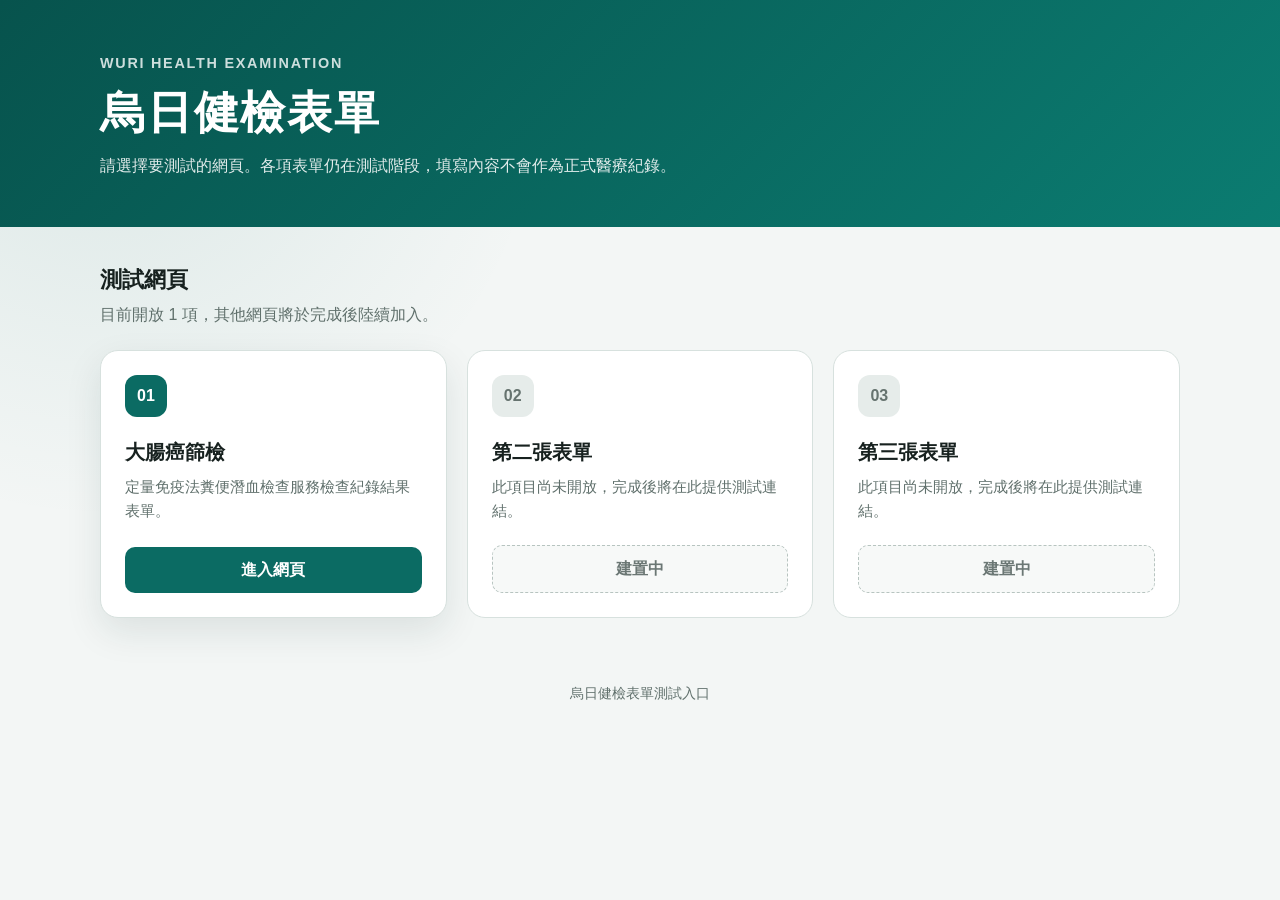
==== index.html @ c04f81fa "Add files via upload" ====
<!doctype html>
<html lang="zh-Hant">
<head>
  <meta charset="utf-8">
  <meta name="viewport" content="width=device-width, initial-scale=1">
  <meta name="description" content="烏日健檢表單測試入口，提供夥伴進入各項健檢表單進行測試。">
  <title>烏日健檢表單｜測試入口</title>
  <style>
    :root {
      color-scheme: light;
      --primary: #0b6b63;
      --primary-dark: #07534d;
      --primary-soft: #e8f5f2;
      --page: #f3f6f5;
      --surface: #ffffff;
      --text: #17211f;
      --muted: #60706c;
      --border: #d7e1de;
      --shadow: 0 14px 36px rgba(20, 52, 47, 0.1);
      font-family: "Microsoft JhengHei", "Noto Sans TC", sans-serif;
    }

    * {
      box-sizing: border-box;
    }

    body {
      min-height: 100vh;
      margin: 0;
      color: var(--text);
      background:
        radial-gradient(circle at 8% 8%, rgba(11, 107, 99, 0.1), transparent 28rem),
        var(--page);
      line-height: 1.6;
    }

    .page-header {
      padding: 52px 20px 48px;
      color: #ffffff;
      background: linear-gradient(135deg, var(--primary-dark), #0b7c71);
    }

    .header-inner,
    main {
      width: min(1080px, calc(100% - 32px));
      margin: 0 auto;
    }

    .eyebrow {
      margin: 0 0 8px;
      color: rgba(255, 255, 255, 0.8);
      font-size: 0.9rem;
      font-weight: 700;
      letter-spacing: 0.12em;
    }

    h1 {
      margin: 0;
      font-size: clamp(1.8rem, 5vw, 2.8rem);
      line-height: 1.3;
      letter-spacing: 0.04em;
    }

    .header-description {
      max-width: 680px;
      margin: 12px 0 0;
      color: rgba(255, 255, 255, 0.88);
      font-size: 1rem;
    }

    main {
      padding: 36px 0 64px;
    }

    .section-heading {
      margin-bottom: 22px;
    }

    .section-heading h2 {
      margin: 0;
      font-size: 1.35rem;
    }

    .section-heading p {
      margin: 5px 0 0;
      color: var(--muted);
    }

    .form-grid {
      display: grid;
      grid-template-columns: repeat(3, minmax(0, 1fr));
      gap: 20px;
    }

    .form-card {
      display: flex;
      min-height: 250px;
      flex-direction: column;
      padding: 24px;
      border: 1px solid var(--border);
      border-radius: 18px;
      background: var(--surface);
      box-shadow: var(--shadow);
    }

    .form-card__number {
      display: grid;
      width: 42px;
      height: 42px;
      place-items: center;
      border-radius: 12px;
      color: #ffffff;
      background: var(--primary);
      font-weight: 700;
    }

    .form-card h3 {
      margin: 22px 0 8px;
      font-size: 1.24rem;
      line-height: 1.4;
    }

    .form-card p {
      margin: 0 0 22px;
      color: var(--muted);
      font-size: 0.95rem;
    }

    .form-card__action {
      display: inline-flex;
      min-height: 44px;
      align-items: center;
      justify-content: center;
      margin-top: auto;
      padding: 10px 18px;
      border-radius: 10px;
      color: #ffffff;
      background: var(--primary);
      font-weight: 700;
      text-decoration: none;
      transition: background 0.18s ease, transform 0.18s ease;
    }

    .form-card__action:hover {
      background: var(--primary-dark);
      transform: translateY(-1px);
    }

    .form-card__action:focus-visible {
      outline: 3px solid rgba(11, 107, 99, 0.28);
      outline-offset: 3px;
    }

    .form-card--pending {
      box-shadow: none;
    }

    .form-card--pending .form-card__number {
      color: #66736f;
      background: #e6ecea;
    }

    .form-card__status {
      display: inline-flex;
      min-height: 44px;
      align-items: center;
      justify-content: center;
      margin-top: auto;
      padding: 10px 18px;
      border: 1px dashed #b7c4c0;
      border-radius: 10px;
      color: #6b7774;
      background: #f7f9f8;
      font-weight: 700;
    }

    footer {
      padding: 0 20px 32px;
      color: var(--muted);
      text-align: center;
      font-size: 0.88rem;
    }

    @media (max-width: 760px) {
      .page-header {
        padding: 38px 20px 36px;
      }

      main {
        padding-top: 28px;
      }

      .form-grid {
        grid-template-columns: 1fr;
      }

      .form-card {
        min-height: 220px;
      }
    }

    @media (prefers-reduced-motion: reduce) {
      .form-card__action {
        transition: none;
      }
    }
  </style>
</head>
<body>
  <header class="page-header">
    <div class="header-inner">
      <p class="eyebrow">WURI HEALTH EXAMINATION</p>
      <h1>烏日健檢表單</h1>
      <p class="header-description">請選擇要測試的網頁。各項表單仍在測試階段，填寫內容不會作為正式醫療紀錄。</p>
    </div>
  </header>

  <main>
    <section aria-labelledby="form-list-title">
      <div class="section-heading">
        <h2 id="form-list-title">測試網頁</h2>
        <p>目前開放 1 項，其他網頁將於完成後陸續加入。</p>
      </div>

      <div class="form-grid">
        <article class="form-card">
          <span class="form-card__number" aria-hidden="true">01</span>
          <h3>大腸癌篩檢</h3>
          <p>定量免疫法糞便潛血檢查服務檢查紀錄結果表單。</p>
          <a class="form-card__action" href="./iFOBT_1.html">進入網頁</a>
        </article>

        <article class="form-card form-card--pending">
          <span class="form-card__number" aria-hidden="true">02</span>
          <h3>第二張表單</h3>
          <p>此項目尚未開放，完成後將在此提供測試連結。</p>
          <span class="form-card__status">建置中</span>
        </article>

        <article class="form-card form-card--pending">
          <span class="form-card__number" aria-hidden="true">03</span>
          <h3>第三張表單</h3>
          <p>此項目尚未開放，完成後將在此提供測試連結。</p>
          <span class="form-card__status">建置中</span>
        </article>
      </div>
    </section>
  </main>

  <footer>烏日健檢表單測試入口</footer>
</body>
</html>
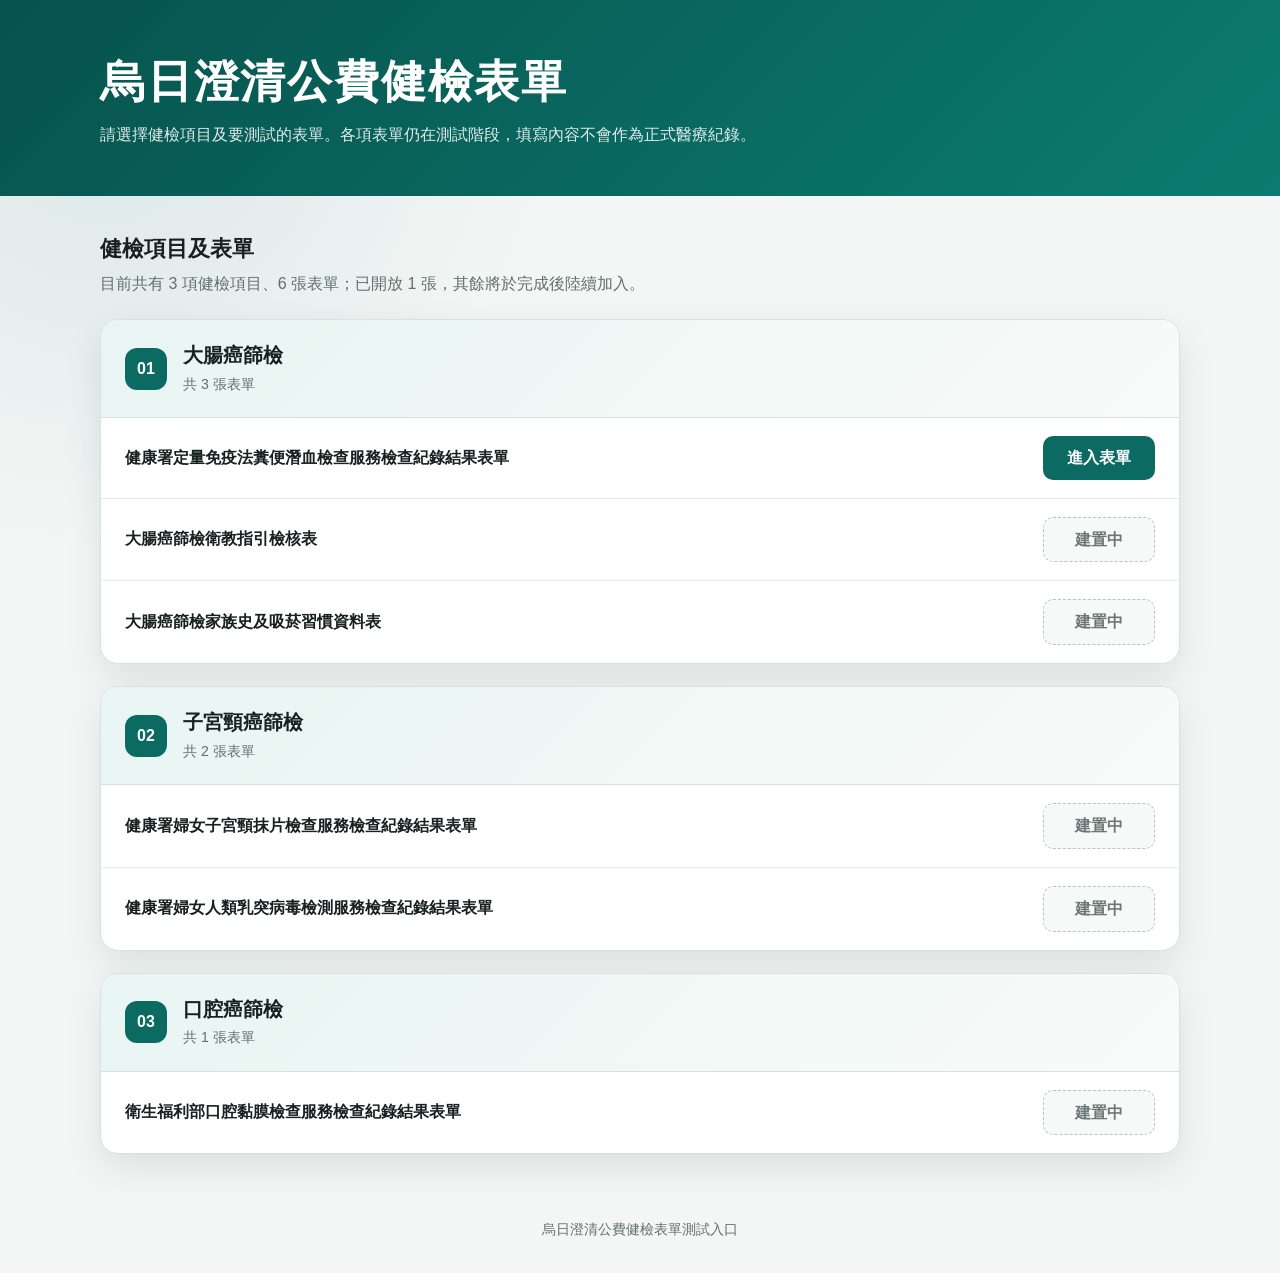
==== commit ed08983d: "Add files via upload" ====
--- a/index.html
+++ b/index.html
@@ -3,8 +3,8 @@
 <head>
   <meta charset="utf-8">
   <meta name="viewport" content="width=device-width, initial-scale=1">
-  <meta name="description" content="烏日健檢表單測試入口，提供夥伴進入各項健檢表單進行測試。">
-  <title>烏日健檢表單｜測試入口</title>
+  <meta name="description" content="烏日澄清公費健檢表單測試入口，提供夥伴進入各項健檢表單進行測試。">
+  <title>烏日澄清公費健檢表單｜測試入口</title>
   <style>
     :root {
       color-scheme: light;
@@ -46,14 +46,6 @@
       margin: 0 auto;
     }
 
-    .eyebrow {
-      margin: 0 0 8px;
-      color: rgba(255, 255, 255, 0.8);
-      font-size: 0.9rem;
-      font-weight: 700;
-      letter-spacing: 0.12em;
-    }
-
     h1 {
       margin: 0;
       font-size: clamp(1.8rem, 5vw, 2.8rem);
@@ -86,25 +78,31 @@
       color: var(--muted);
     }
 
-    .form-grid {
+    .screening-list {
       display: grid;
-      grid-template-columns: repeat(3, minmax(0, 1fr));
-      gap: 20px;
-    }
-
-    .form-card {
-      display: flex;
-      min-height: 250px;
-      flex-direction: column;
-      padding: 24px;
+      gap: 22px;
+    }
+
+    .screening-card {
       border: 1px solid var(--border);
       border-radius: 18px;
+      overflow: hidden;
       background: var(--surface);
       box-shadow: var(--shadow);
     }
 
-    .form-card__number {
+    .screening-card__header {
+      display: flex;
+      gap: 16px;
+      align-items: center;
+      padding: 22px 24px;
+      border-bottom: 1px solid var(--border);
+      background: linear-gradient(135deg, var(--primary-soft), #f8fbfa);
+    }
+
+    .screening-card__number {
       display: grid;
+      flex: 0 0 42px;
       width: 42px;
       height: 42px;
       place-items: center;
@@ -114,64 +112,81 @@
       font-weight: 700;
     }
 
-    .form-card h3 {
-      margin: 22px 0 8px;
+    .screening-card h3 {
+      margin: 0;
       font-size: 1.24rem;
       line-height: 1.4;
     }
 
-    .form-card p {
-      margin: 0 0 22px;
+    .screening-card__count {
+      margin: 3px 0 0;
       color: var(--muted);
-      font-size: 0.95rem;
-    }
-
-    .form-card__action {
+      font-size: 0.88rem;
+    }
+
+    .form-list {
+      margin: 0;
+      padding: 0;
+      list-style: none;
+    }
+
+    .form-item {
+      display: grid;
+      grid-template-columns: minmax(0, 1fr) auto;
+      gap: 20px;
+      align-items: center;
+      padding: 18px 24px;
+    }
+
+    .form-item + .form-item {
+      border-top: 1px solid #e7ecea;
+    }
+
+    .form-item__title {
+      margin: 0;
+      font-weight: 700;
+      line-height: 1.55;
+    }
+
+    .form-item__action {
       display: inline-flex;
-      min-height: 44px;
+      min-width: 112px;
+      min-height: 42px;
       align-items: center;
       justify-content: center;
-      margin-top: auto;
-      padding: 10px 18px;
+      padding: 9px 16px;
       border-radius: 10px;
       color: #ffffff;
       background: var(--primary);
       font-weight: 700;
+      white-space: nowrap;
       text-decoration: none;
       transition: background 0.18s ease, transform 0.18s ease;
     }
 
-    .form-card__action:hover {
+    .form-item__action:hover {
       background: var(--primary-dark);
       transform: translateY(-1px);
     }
 
-    .form-card__action:focus-visible {
+    .form-item__action:focus-visible {
       outline: 3px solid rgba(11, 107, 99, 0.28);
       outline-offset: 3px;
     }
 
-    .form-card--pending {
-      box-shadow: none;
-    }
-
-    .form-card--pending .form-card__number {
-      color: #66736f;
-      background: #e6ecea;
-    }
-
-    .form-card__status {
+    .form-item__status {
       display: inline-flex;
-      min-height: 44px;
+      min-width: 112px;
+      min-height: 42px;
       align-items: center;
       justify-content: center;
-      margin-top: auto;
-      padding: 10px 18px;
+      padding: 9px 16px;
       border: 1px dashed #b7c4c0;
       border-radius: 10px;
       color: #6b7774;
       background: #f7f9f8;
       font-weight: 700;
+      white-space: nowrap;
     }
 
     footer {
@@ -190,17 +205,24 @@
         padding-top: 28px;
       }
 
-      .form-grid {
+      .screening-card__header {
+        padding: 18px;
+      }
+
+      .form-item {
         grid-template-columns: 1fr;
-      }
-
-      .form-card {
-        min-height: 220px;
+        gap: 12px;
+        padding: 18px;
+      }
+
+      .form-item__action,
+      .form-item__status {
+        width: 100%;
       }
     }
 
     @media (prefers-reduced-motion: reduce) {
-      .form-card__action {
+      .form-item__action {
         transition: none;
       }
     }
@@ -209,44 +231,82 @@
 <body>
   <header class="page-header">
     <div class="header-inner">
-      <p class="eyebrow">WURI HEALTH EXAMINATION</p>
-      <h1>烏日健檢表單</h1>
-      <p class="header-description">請選擇要測試的網頁。各項表單仍在測試階段，填寫內容不會作為正式醫療紀錄。</p>
+      <h1>烏日澄清公費健檢表單</h1>
+      <p class="header-description">請選擇健檢項目及要測試的表單。各項表單仍在測試階段，填寫內容不會作為正式醫療紀錄。</p>
     </div>
   </header>
 
   <main>
     <section aria-labelledby="form-list-title">
       <div class="section-heading">
-        <h2 id="form-list-title">測試網頁</h2>
-        <p>目前開放 1 項，其他網頁將於完成後陸續加入。</p>
+        <h2 id="form-list-title">健檢項目及表單</h2>
+        <p>目前共有 3 項健檢項目、6 張表單；已開放 1 張，其餘將於完成後陸續加入。</p>
       </div>
 
-      <div class="form-grid">
-        <article class="form-card">
-          <span class="form-card__number" aria-hidden="true">01</span>
-          <h3>大腸癌篩檢</h3>
-          <p>定量免疫法糞便潛血檢查服務檢查紀錄結果表單。</p>
-          <a class="form-card__action" href="./iFOBT_1.html">進入網頁</a>
+      <div class="screening-list">
+        <article class="screening-card">
+          <header class="screening-card__header">
+            <span class="screening-card__number" aria-hidden="true">01</span>
+            <div>
+              <h3>大腸癌篩檢</h3>
+              <p class="screening-card__count">共 3 張表單</p>
+            </div>
+          </header>
+          <ul class="form-list">
+            <li class="form-item">
+              <p class="form-item__title">健康署定量免疫法糞便潛血檢查服務檢查紀錄結果表單</p>
+              <a class="form-item__action" href="./iFOBT_1.html">進入表單</a>
+            </li>
+            <li class="form-item">
+              <p class="form-item__title">大腸癌篩檢衛教指引檢核表</p>
+              <span class="form-item__status">建置中</span>
+            </li>
+            <li class="form-item">
+              <p class="form-item__title">大腸癌篩檢家族史及吸菸習慣資料表</p>
+              <span class="form-item__status">建置中</span>
+            </li>
+          </ul>
         </article>
 
-        <article class="form-card form-card--pending">
-          <span class="form-card__number" aria-hidden="true">02</span>
-          <h3>第二張表單</h3>
-          <p>此項目尚未開放，完成後將在此提供測試連結。</p>
-          <span class="form-card__status">建置中</span>
+        <article class="screening-card">
+          <header class="screening-card__header">
+            <span class="screening-card__number" aria-hidden="true">02</span>
+            <div>
+              <h3>子宮頸癌篩檢</h3>
+              <p class="screening-card__count">共 2 張表單</p>
+            </div>
+          </header>
+          <ul class="form-list">
+            <li class="form-item">
+              <p class="form-item__title">健康署婦女子宮頸抹片檢查服務檢查紀錄結果表單</p>
+              <span class="form-item__status">建置中</span>
+            </li>
+            <li class="form-item">
+              <p class="form-item__title">健康署婦女人類乳突病毒檢測服務檢查紀錄結果表單</p>
+              <span class="form-item__status">建置中</span>
+            </li>
+          </ul>
         </article>
 
-        <article class="form-card form-card--pending">
-          <span class="form-card__number" aria-hidden="true">03</span>
-          <h3>第三張表單</h3>
-          <p>此項目尚未開放，完成後將在此提供測試連結。</p>
-          <span class="form-card__status">建置中</span>
+        <article class="screening-card">
+          <header class="screening-card__header">
+            <span class="screening-card__number" aria-hidden="true">03</span>
+            <div>
+              <h3>口腔癌篩檢</h3>
+              <p class="screening-card__count">共 1 張表單</p>
+            </div>
+          </header>
+          <ul class="form-list">
+            <li class="form-item">
+              <p class="form-item__title">衛生福利部口腔黏膜檢查服務檢查紀錄結果表單</p>
+              <span class="form-item__status">建置中</span>
+            </li>
+          </ul>
         </article>
       </div>
     </section>
   </main>
 
-  <footer>烏日健檢表單測試入口</footer>
+  <footer>烏日澄清公費健檢表單測試入口</footer>
 </body>
 </html>
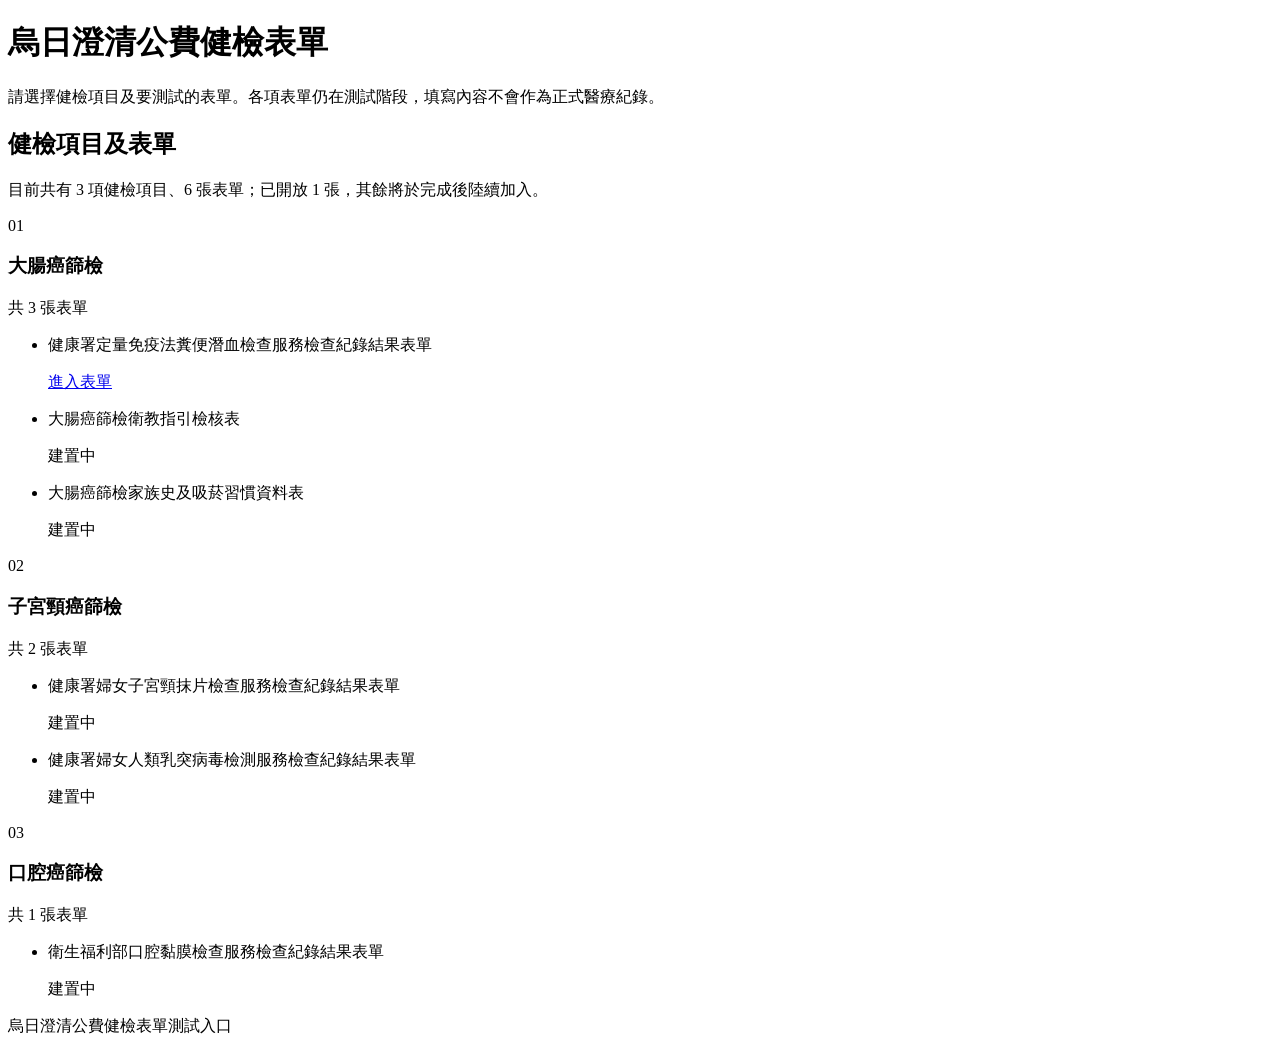
==== commit b74137aa: "Add files via upload" ====
--- a/index.html
+++ b/index.html
@@ -1,312 +1,92 @@
-<!doctype html>
-<html lang="zh-Hant">
-<head>
-  <meta charset="utf-8">
-  <meta name="viewport" content="width=device-width, initial-scale=1">
-  <meta name="description" content="烏日澄清公費健檢表單測試入口，提供夥伴進入各項健檢表單進行測試。">
-  <title>烏日澄清公費健檢表單｜測試入口</title>
-  <style>
-    :root {
-      color-scheme: light;
-      --primary: #0b6b63;
-      --primary-dark: #07534d;
-      --primary-soft: #e8f5f2;
-      --page: #f3f6f5;
-      --surface: #ffffff;
-      --text: #17211f;
-      --muted: #60706c;
-      --border: #d7e1de;
-      --shadow: 0 14px 36px rgba(20, 52, 47, 0.1);
-      font-family: "Microsoft JhengHei", "Noto Sans TC", sans-serif;
-    }
-
-    * {
-      box-sizing: border-box;
-    }
-
-    body {
-      min-height: 100vh;
-      margin: 0;
-      color: var(--text);
-      background:
-        radial-gradient(circle at 8% 8%, rgba(11, 107, 99, 0.1), transparent 28rem),
-        var(--page);
-      line-height: 1.6;
-    }
-
-    .page-header {
-      padding: 52px 20px 48px;
-      color: #ffffff;
-      background: linear-gradient(135deg, var(--primary-dark), #0b7c71);
-    }
-
-    .header-inner,
-    main {
-      width: min(1080px, calc(100% - 32px));
-      margin: 0 auto;
-    }
-
-    h1 {
-      margin: 0;
-      font-size: clamp(1.8rem, 5vw, 2.8rem);
-      line-height: 1.3;
-      letter-spacing: 0.04em;
-    }
-
-    .header-description {
-      max-width: 680px;
-      margin: 12px 0 0;
-      color: rgba(255, 255, 255, 0.88);
-      font-size: 1rem;
-    }
-
-    main {
-      padding: 36px 0 64px;
-    }
-
-    .section-heading {
-      margin-bottom: 22px;
-    }
-
-    .section-heading h2 {
-      margin: 0;
-      font-size: 1.35rem;
-    }
-
-    .section-heading p {
-      margin: 5px 0 0;
-      color: var(--muted);
-    }
-
-    .screening-list {
-      display: grid;
-      gap: 22px;
-    }
-
-    .screening-card {
-      border: 1px solid var(--border);
-      border-radius: 18px;
-      overflow: hidden;
-      background: var(--surface);
-      box-shadow: var(--shadow);
-    }
-
-    .screening-card__header {
-      display: flex;
-      gap: 16px;
-      align-items: center;
-      padding: 22px 24px;
-      border-bottom: 1px solid var(--border);
-      background: linear-gradient(135deg, var(--primary-soft), #f8fbfa);
-    }
-
-    .screening-card__number {
-      display: grid;
-      flex: 0 0 42px;
-      width: 42px;
-      height: 42px;
-      place-items: center;
-      border-radius: 12px;
-      color: #ffffff;
-      background: var(--primary);
-      font-weight: 700;
-    }
-
-    .screening-card h3 {
-      margin: 0;
-      font-size: 1.24rem;
-      line-height: 1.4;
-    }
-
-    .screening-card__count {
-      margin: 3px 0 0;
-      color: var(--muted);
-      font-size: 0.88rem;
-    }
-
-    .form-list {
-      margin: 0;
-      padding: 0;
-      list-style: none;
-    }
-
-    .form-item {
-      display: grid;
-      grid-template-columns: minmax(0, 1fr) auto;
-      gap: 20px;
-      align-items: center;
-      padding: 18px 24px;
-    }
-
-    .form-item + .form-item {
-      border-top: 1px solid #e7ecea;
-    }
-
-    .form-item__title {
-      margin: 0;
-      font-weight: 700;
-      line-height: 1.55;
-    }
-
-    .form-item__action {
-      display: inline-flex;
-      min-width: 112px;
-      min-height: 42px;
-      align-items: center;
-      justify-content: center;
-      padding: 9px 16px;
-      border-radius: 10px;
-      color: #ffffff;
-      background: var(--primary);
-      font-weight: 700;
-      white-space: nowrap;
-      text-decoration: none;
-      transition: background 0.18s ease, transform 0.18s ease;
-    }
-
-    .form-item__action:hover {
-      background: var(--primary-dark);
-      transform: translateY(-1px);
-    }
-
-    .form-item__action:focus-visible {
-      outline: 3px solid rgba(11, 107, 99, 0.28);
-      outline-offset: 3px;
-    }
-
-    .form-item__status {
-      display: inline-flex;
-      min-width: 112px;
-      min-height: 42px;
-      align-items: center;
-      justify-content: center;
-      padding: 9px 16px;
-      border: 1px dashed #b7c4c0;
-      border-radius: 10px;
-      color: #6b7774;
-      background: #f7f9f8;
-      font-weight: 700;
-      white-space: nowrap;
-    }
-
-    footer {
-      padding: 0 20px 32px;
-      color: var(--muted);
-      text-align: center;
-      font-size: 0.88rem;
-    }
-
-    @media (max-width: 760px) {
-      .page-header {
-        padding: 38px 20px 36px;
-      }
-
-      main {
-        padding-top: 28px;
-      }
-
-      .screening-card__header {
-        padding: 18px;
-      }
-
-      .form-item {
-        grid-template-columns: 1fr;
-        gap: 12px;
-        padding: 18px;
-      }
-
-      .form-item__action,
-      .form-item__status {
-        width: 100%;
-      }
-    }
-
-    @media (prefers-reduced-motion: reduce) {
-      .form-item__action {
-        transition: none;
-      }
-    }
-  </style>
-</head>
-<body>
-  <header class="page-header">
-    <div class="header-inner">
-      <h1>烏日澄清公費健檢表單</h1>
-      <p class="header-description">請選擇健檢項目及要測試的表單。各項表單仍在測試階段，填寫內容不會作為正式醫療紀錄。</p>
-    </div>
-  </header>
-
-  <main>
-    <section aria-labelledby="form-list-title">
-      <div class="section-heading">
-        <h2 id="form-list-title">健檢項目及表單</h2>
-        <p>目前共有 3 項健檢項目、6 張表單；已開放 1 張，其餘將於完成後陸續加入。</p>
-      </div>
-
-      <div class="screening-list">
-        <article class="screening-card">
-          <header class="screening-card__header">
-            <span class="screening-card__number" aria-hidden="true">01</span>
-            <div>
-              <h3>大腸癌篩檢</h3>
-              <p class="screening-card__count">共 3 張表單</p>
-            </div>
-          </header>
-          <ul class="form-list">
-            <li class="form-item">
-              <p class="form-item__title">健康署定量免疫法糞便潛血檢查服務檢查紀錄結果表單</p>
-              <a class="form-item__action" href="./iFOBT_1.html">進入表單</a>
-            </li>
-            <li class="form-item">
-              <p class="form-item__title">大腸癌篩檢衛教指引檢核表</p>
-              <span class="form-item__status">建置中</span>
-            </li>
-            <li class="form-item">
-              <p class="form-item__title">大腸癌篩檢家族史及吸菸習慣資料表</p>
-              <span class="form-item__status">建置中</span>
-            </li>
-          </ul>
-        </article>
-
-        <article class="screening-card">
-          <header class="screening-card__header">
-            <span class="screening-card__number" aria-hidden="true">02</span>
-            <div>
-              <h3>子宮頸癌篩檢</h3>
-              <p class="screening-card__count">共 2 張表單</p>
-            </div>
-          </header>
-          <ul class="form-list">
-            <li class="form-item">
-              <p class="form-item__title">健康署婦女子宮頸抹片檢查服務檢查紀錄結果表單</p>
-              <span class="form-item__status">建置中</span>
-            </li>
-            <li class="form-item">
-              <p class="form-item__title">健康署婦女人類乳突病毒檢測服務檢查紀錄結果表單</p>
-              <span class="form-item__status">建置中</span>
-            </li>
-          </ul>
-        </article>
-
-        <article class="screening-card">
-          <header class="screening-card__header">
-            <span class="screening-card__number" aria-hidden="true">03</span>
-            <div>
-              <h3>口腔癌篩檢</h3>
-              <p class="screening-card__count">共 1 張表單</p>
-            </div>
-          </header>
-          <ul class="form-list">
-            <li class="form-item">
-              <p class="form-item__title">衛生福利部口腔黏膜檢查服務檢查紀錄結果表單</p>
-              <span class="form-item__status">建置中</span>
-            </li>
-          </ul>
-        </article>
-      </div>
-    </section>
-  </main>
-
-  <footer>烏日澄清公費健檢表單測試入口</footer>
-</body>
-</html>
+<!doctype html>
+<html lang="zh-Hant">
+<head>
+  <meta charset="utf-8">
+  <meta name="viewport" content="width=device-width, initial-scale=1">
+  <meta name="description" content="烏日澄清公費健檢表單測試入口，提供夥伴進入各項健檢表單進行測試。">
+  <title>烏日澄清公費健檢表單｜測試入口</title>
+  <link rel="stylesheet" href="./assets/css/base.css">
+  <link rel="stylesheet" href="./assets/css/portal.css">
+</head>
+<body>
+  <header class="page-header">
+    <div class="header-inner">
+      <h1>烏日澄清公費健檢表單</h1>
+      <p class="header-description">請選擇健檢項目及要測試的表單。各項表單仍在測試階段，填寫內容不會作為正式醫療紀錄。</p>
+    </div>
+  </header>
+
+  <main>
+    <section aria-labelledby="form-list-title">
+      <div class="section-heading">
+        <h2 id="form-list-title">健檢項目及表單</h2>
+        <p>目前共有 3 項健檢項目、6 張表單；已開放 1 張，其餘將於完成後陸續加入。</p>
+      </div>
+
+      <div class="screening-list">
+        <article class="screening-card">
+          <header class="screening-card__header">
+            <span class="screening-card__number" aria-hidden="true">01</span>
+            <div>
+              <h3>大腸癌篩檢</h3>
+              <p class="screening-card__count">共 3 張表單</p>
+            </div>
+          </header>
+          <ul class="form-list">
+            <li class="form-item">
+              <p class="form-item__title">健康署定量免疫法糞便潛血檢查服務檢查紀錄結果表單</p>
+              <a class="form-item__action" href="./iFOBT_1.html">進入表單</a>
+            </li>
+            <li class="form-item">
+              <p class="form-item__title">大腸癌篩檢衛教指引檢核表</p>
+              <span class="form-item__status">建置中</span>
+            </li>
+            <li class="form-item">
+              <p class="form-item__title">大腸癌篩檢家族史及吸菸習慣資料表</p>
+              <span class="form-item__status">建置中</span>
+            </li>
+          </ul>
+        </article>
+
+        <article class="screening-card">
+          <header class="screening-card__header">
+            <span class="screening-card__number" aria-hidden="true">02</span>
+            <div>
+              <h3>子宮頸癌篩檢</h3>
+              <p class="screening-card__count">共 2 張表單</p>
+            </div>
+          </header>
+          <ul class="form-list">
+            <li class="form-item">
+              <p class="form-item__title">健康署婦女子宮頸抹片檢查服務檢查紀錄結果表單</p>
+              <span class="form-item__status">建置中</span>
+            </li>
+            <li class="form-item">
+              <p class="form-item__title">健康署婦女人類乳突病毒檢測服務檢查紀錄結果表單</p>
+              <span class="form-item__status">建置中</span>
+            </li>
+          </ul>
+        </article>
+
+        <article class="screening-card">
+          <header class="screening-card__header">
+            <span class="screening-card__number" aria-hidden="true">03</span>
+            <div>
+              <h3>口腔癌篩檢</h3>
+              <p class="screening-card__count">共 1 張表單</p>
+            </div>
+          </header>
+          <ul class="form-list">
+            <li class="form-item">
+              <p class="form-item__title">衛生福利部口腔黏膜檢查服務檢查紀錄結果表單</p>
+              <span class="form-item__status">建置中</span>
+            </li>
+          </ul>
+        </article>
+      </div>
+    </section>
+  </main>
+
+  <footer>烏日澄清公費健檢表單測試入口</footer>
+</body>
+</html>
